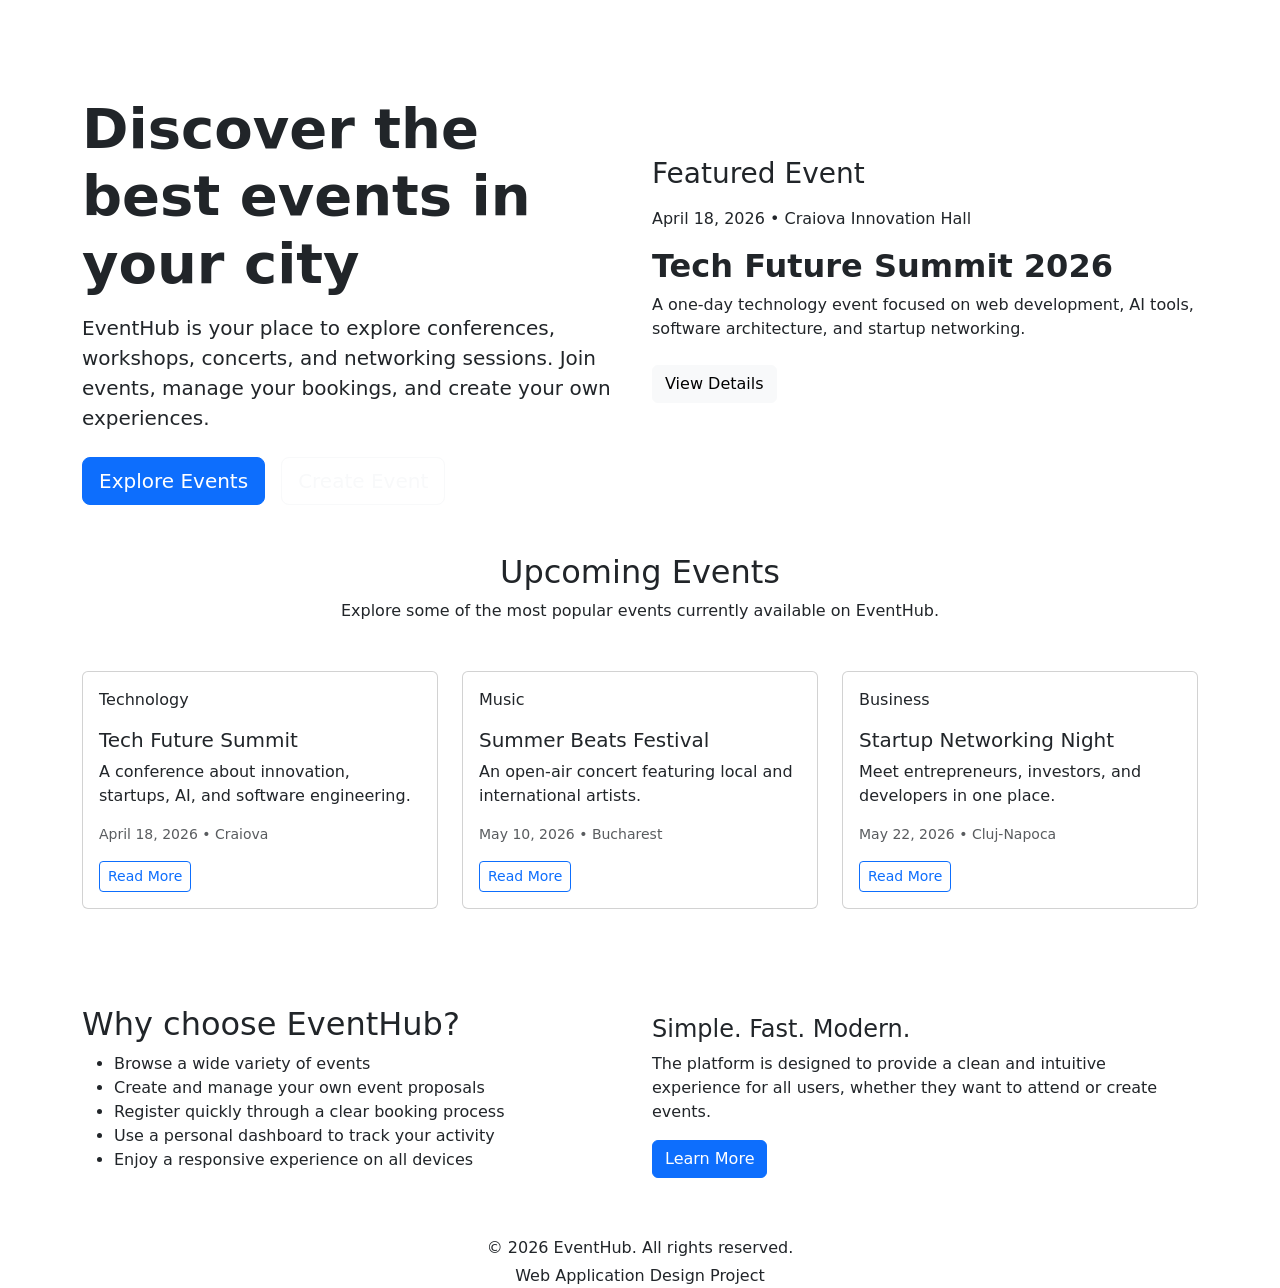
==== index.html @ 6ef612c9 "Create index.html" ====
<!DOCTYPE html>
<html lang="en">
<head>
  <meta charset="UTF-8" />
  <meta name="viewport" content="width=device-width, initial-scale=1.0" />
  <title>EventHub | Home</title>
  <link href="https://cdn.jsdelivr.net/npm/bootstrap@5.3.3/dist/css/bootstrap.min.css" rel="stylesheet">
  <link rel="stylesheet" href="css/styles.css" />
</head>
<body>
  <nav class="navbar navbar-expand-lg navbar-dark custom-navbar sticky-top">
    <div class="container">
      <a class="navbar-brand fw-bold" href="index.html">EventHub</a>
      <button class="navbar-toggler" type="button" data-bs-toggle="collapse" data-bs-target="#mainNav">
        <span class="navbar-toggler-icon"></span>
      </button>
      <div class="collapse navbar-collapse" id="mainNav">
        <ul class="navbar-nav ms-auto">
          <li class="nav-item"><a class="nav-link active" href="index.html">Home</a></li>
          <li class="nav-item"><a class="nav-link" href="events.html">Events</a></li>
          <li class="nav-item"><a class="nav-link" href="create.html">Create Event</a></li>
          <li class="nav-item"><a class="nav-link" href="dashboard.html">Dashboard</a></li>
          <li class="nav-item"><a class="nav-link" href="about.html">About</a></li>
          <li class="nav-item"><a class="nav-link" href="contact.html">Contact</a></li>
        </ul>
      </div>
    </div>
  </nav>

  <header class="hero-section">
    <div class="container">
      <div class="row align-items-center min-vh-75">
        <div class="col-lg-6">
          <span class="badge custom-badge mb-3">Discover • Create • Join</span>
          <h1 class="display-4 fw-bold">Discover the best events in your city</h1>
          <p class="lead mt-3">
            EventHub is your place to explore conferences, workshops, concerts, and networking sessions.
            Join events, manage your bookings, and create your own experiences.
          </p>
          <div class="mt-4 d-flex gap-3 flex-wrap">
            <a href="events.html" class="btn btn-primary btn-lg custom-btn">Explore Events</a>
            <a href="create.html" class="btn btn-outline-light btn-lg">Create Event</a>
          </div>
        </div>
        <div class="col-lg-6 mt-5 mt-lg-0">
          <div class="hero-card">
            <h3 class="mb-3">Featured Event</h3>
            <p class="event-date">April 18, 2026 • Craiova Innovation Hall</p>
            <h2 class="fw-bold">Tech Future Summit 2026</h2>
            <p>
              A one-day technology event focused on web development, AI tools, software architecture,
              and startup networking.
            </p>
            <a href="details.html" class="btn btn-light mt-2">View Details</a>
          </div>
        </div>
      </div>
    </div>
  </header>

  <main>
    <section class="py-5">
      <div class="container">
        <div class="section-heading text-center mb-5">
          <h2>Upcoming Events</h2>
          <p>Explore some of the most popular events currently available on EventHub.</p>
        </div>

        <div class="row g-4">
          <div class="col-md-6 col-lg-4">
            <div class="card event-card h-100">
              <div class="card-body">
                <span class="category-tag">Technology</span>
                <h5 class="card-title mt-3">Tech Future Summit</h5>
                <p class="card-text">A conference about innovation, startups, AI, and software engineering.</p>
                <p class="small text-muted">April 18, 2026 • Craiova</p>
                <a href="details.html" class="btn btn-sm btn-outline-primary">Read More</a>
              </div>
            </div>
          </div>

          <div class="col-md-6 col-lg-4">
            <div class="card event-card h-100">
              <div class="card-body">
                <span class="category-tag">Music</span>
                <h5 class="card-title mt-3">Summer Beats Festival</h5>
                <p class="card-text">An open-air concert featuring local and international artists.</p>
                <p class="small text-muted">May 10, 2026 • Bucharest</p>
                <a href="details.html" class="btn btn-sm btn-outline-primary">Read More</a>
              </div>
            </div>
          </div>

          <div class="col-md-6 col-lg-4">
            <div class="card event-card h-100">
              <div class="card-body">
                <span class="category-tag">Business</span>
                <h5 class="card-title mt-3">Startup Networking Night</h5>
                <p class="card-text">Meet entrepreneurs, investors, and developers in one place.</p>
                <p class="small text-muted">May 22, 2026 • Cluj-Napoca</p>
                <a href="details.html" class="btn btn-sm btn-outline-primary">Read More</a>
              </div>
            </div>
          </div>
        </div>
      </div>
    </section>

    <section class="py-5 light-section">
      <div class="container">
        <div class="row g-4 align-items-center">
          <div class="col-lg-6">
            <h2>Why choose EventHub?</h2>
            <ul class="feature-list">
              <li>Browse a wide variety of events</li>
              <li>Create and manage your own event proposals</li>
              <li>Register quickly through a clear booking process</li>
              <li>Use a personal dashboard to track your activity</li>
              <li>Enjoy a responsive experience on all devices</li>
            </ul>
          </div>
          <div class="col-lg-6">
            <div class="info-panel">
              <h4>Simple. Fast. Modern.</h4>
              <p>
                The platform is designed to provide a clean and intuitive experience for all users,
                whether they want to attend or create events.
              </p>
              <a href="about.html" class="btn btn-primary custom-btn">Learn More</a>
            </div>
          </div>
        </div>
      </div>
    </section>
  </main>

  <footer class="site-footer">
    <div class="container text-center">
      <p class="mb-1">© 2026 EventHub. All rights reserved.</p>
      <p class="mb-0">Web Application Design Project</p>
    </div>
  </footer>

  <script src="https://cdn.jsdelivr.net/npm/bootstrap@5.3.3/dist/js/bootstrap.bundle.min.js"></script>
</body>
</html>
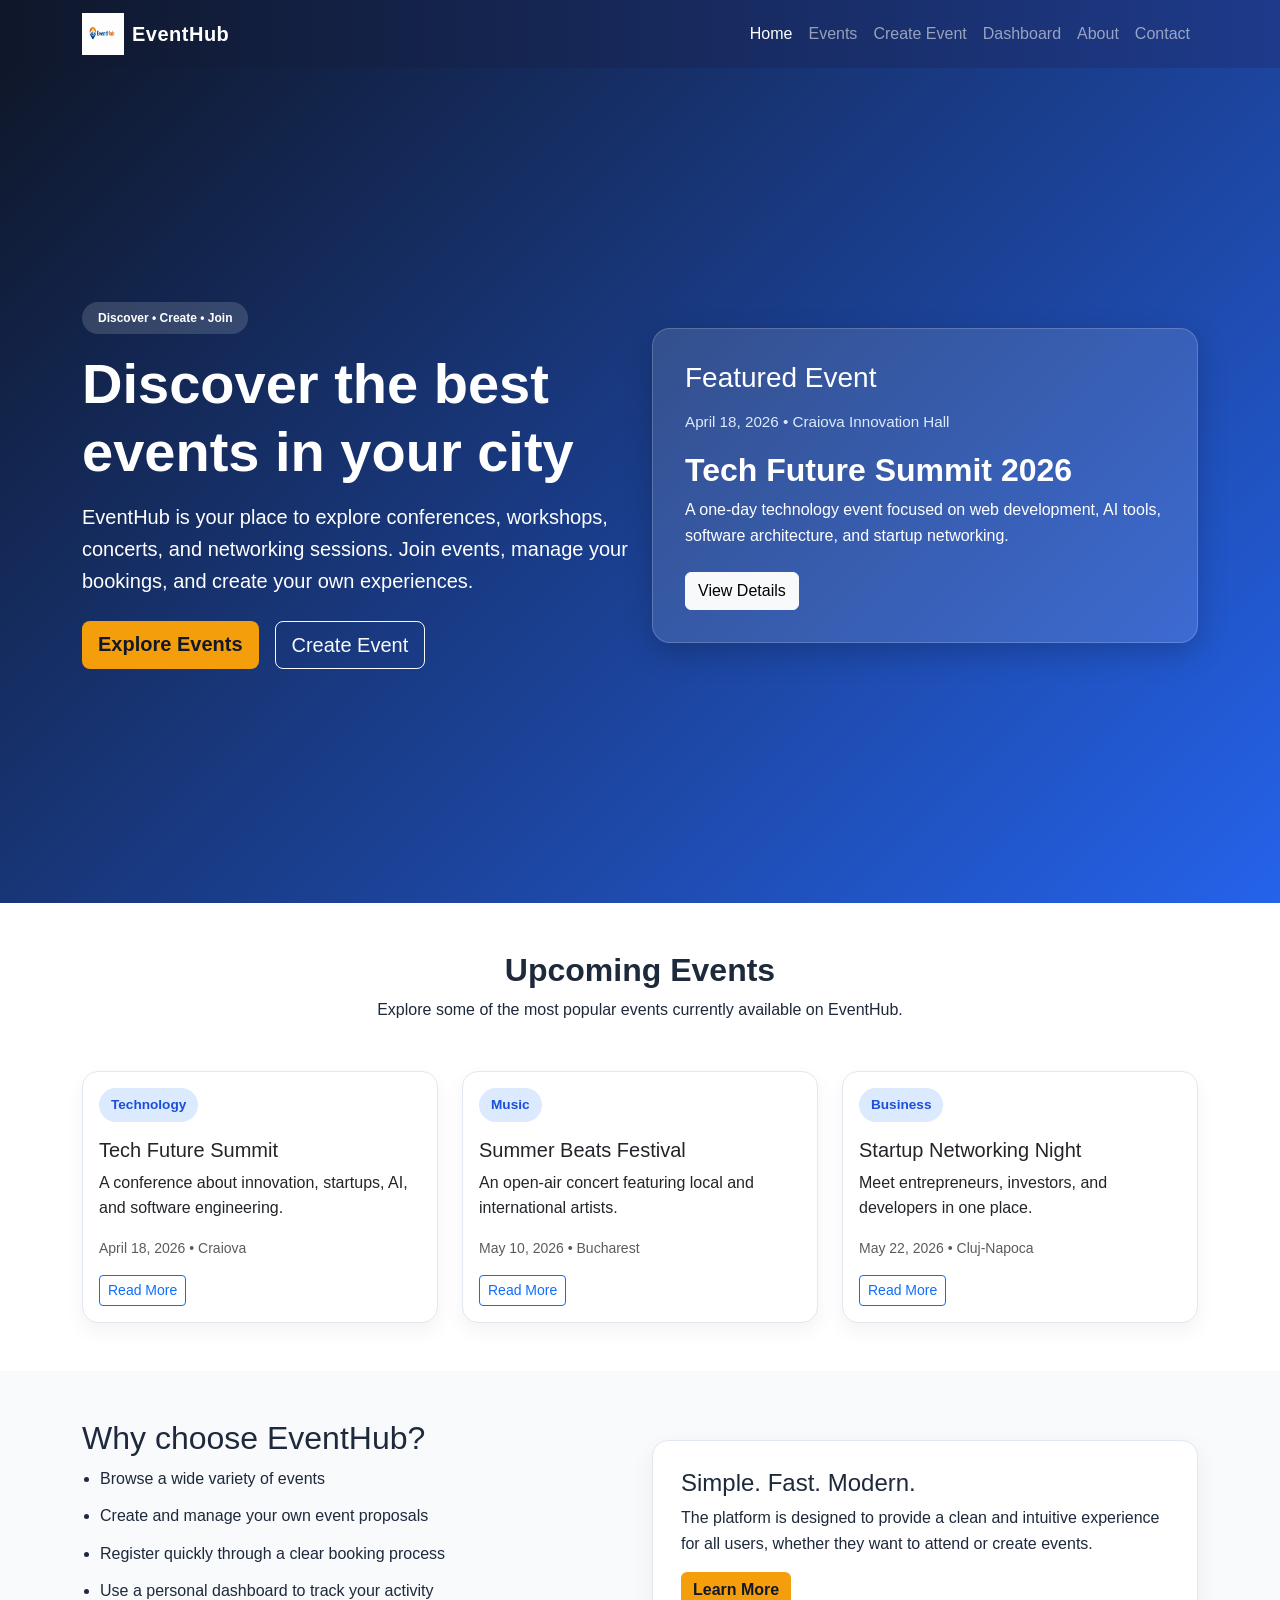
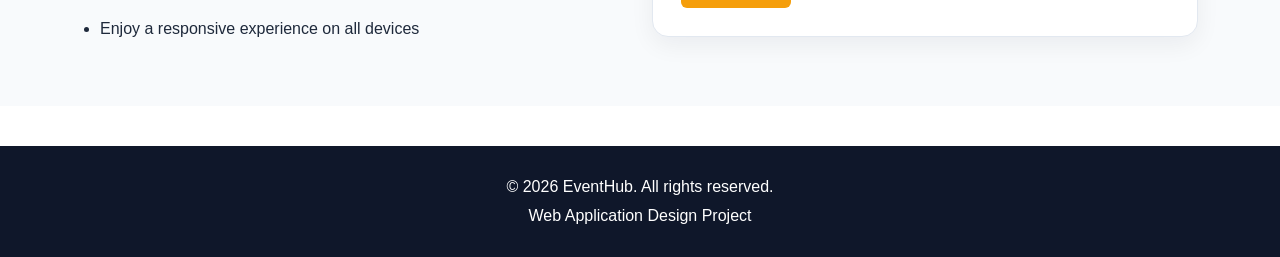
==== commit fb95fe7a: "Add logo" ====
--- a/index.html
+++ b/index.html
@@ -10,7 +10,10 @@
 <body>
   <nav class="navbar navbar-expand-lg navbar-dark custom-navbar sticky-top">
     <div class="container">
-      <a class="navbar-brand fw-bold" href="index.html">EventHub</a>
+      <a class="navbar-brand d-flex align-items-center" href="index.html">
+        <img src="images/logo.png" alt="EventHub Logo" width="42" height="42" class="me-2 brand-logo">
+        <span class="fw-bold brand-text">EventHub</span>
+      </a>
       <button class="navbar-toggler" type="button" data-bs-toggle="collapse" data-bs-target="#mainNav">
         <span class="navbar-toggler-icon"></span>
       </button>
--- a/css/styles.css
+++ b/css/styles.css
@@ -0,0 +1,201 @@
+:root {
+  --primary-color: #3b82f6;
+  --secondary-color: #0f172a;
+  --accent-color: #f59e0b;
+  --light-bg: #f8fafc;
+  --text-color: #1e293b;
+  --white: #ffffff;
+  --border-color: #e2e8f0;
+}
+
+body {
+  font-family: Arial, Helvetica, sans-serif;
+  color: var(--text-color);
+  background-color: #ffffff;
+  line-height: 1.6;
+}
+
+.custom-navbar {
+  background: linear-gradient(90deg, #0f172a, #1e3a8a);
+}
+
+.navbar-brand {
+  letter-spacing: 0.5px;
+}
+
+.min-vh-75 {
+  min-height: 75vh;
+}
+
+.hero-section {
+  background: linear-gradient(135deg, #0f172a 0%, #2563eb 100%);
+  color: var(--white);
+  padding: 80px 0;
+}
+
+.custom-badge {
+  background-color: rgba(255, 255, 255, 0.15);
+  color: var(--white);
+  padding: 10px 16px;
+  border-radius: 30px;
+}
+
+.hero-card {
+  background-color: rgba(255, 255, 255, 0.12);
+  border: 1px solid rgba(255, 255, 255, 0.18);
+  padding: 32px;
+  border-radius: 18px;
+  box-shadow: 0 10px 30px rgba(0, 0, 0, 0.2);
+}
+
+.event-date {
+  color: #dbeafe;
+  font-size: 0.95rem;
+}
+
+.custom-btn {
+  background-color: var(--accent-color);
+  border: none;
+  color: #111827;
+  font-weight: bold;
+}
+
+.custom-btn:hover {
+  background-color: #fbbf24;
+  color: #111827;
+}
+
+.section-heading h2 {
+  font-weight: 700;
+}
+
+.light-section {
+  background-color: var(--light-bg);
+}
+
+.feature-list {
+  padding-left: 18px;
+}
+
+.feature-list li {
+  margin-bottom: 12px;
+}
+
+.info-panel,
+.about-card,
+.details-main-card,
+.side-info-card,
+.form-wrapper,
+.dashboard-table-wrapper,
+.dashboard-box {
+  background: var(--white);
+  border: 1px solid var(--border-color);
+  border-radius: 16px;
+  padding: 28px;
+  box-shadow: 0 8px 24px rgba(15, 23, 42, 0.06);
+}
+
+.page-banner {
+  background-color: var(--light-bg);
+  padding: 60px 0;
+  border-bottom: 1px solid var(--border-color);
+}
+
+.page-banner h1 {
+  font-weight: 700;
+  margin-bottom: 10px;
+}
+
+.event-card {
+  border: 1px solid var(--border-color);
+  border-radius: 16px;
+  box-shadow: 0 8px 20px rgba(15, 23, 42, 0.05);
+  transition: transform 0.25s ease, box-shadow 0.25s ease;
+}
+
+.event-card:hover {
+  transform: translateY(-6px);
+  box-shadow: 0 12px 28px rgba(15, 23, 42, 0.12);
+}
+
+.category-tag {
+  display: inline-block;
+  background-color: #dbeafe;
+  color: #1d4ed8;
+  font-size: 0.85rem;
+  font-weight: 600;
+  padding: 6px 12px;
+  border-radius: 20px;
+}
+
+.form-control,
+.form-select {
+  border-radius: 10px;
+  padding: 12px 14px;
+  border: 1px solid #cbd5e1;
+}
+
+.form-control:focus,
+.form-select:focus {
+  border-color: #60a5fa;
+  box-shadow: 0 0 0 0.2rem rgba(59, 130, 246, 0.2);
+}
+
+.dashboard-box {
+  text-align: center;
+}
+
+.dashboard-box h3 {
+  font-size: 2.2rem;
+  font-weight: 700;
+  color: #1d4ed8;
+}
+
+.status-badge {
+  display: inline-block;
+  padding: 6px 12px;
+  border-radius: 18px;
+  font-size: 0.85rem;
+  font-weight: 600;
+}
+
+.status-badge.confirmed {
+  background-color: #dcfce7;
+  color: #166534;
+}
+
+.status-badge.pending {
+  background-color: #fef3c7;
+  color: #92400e;
+}
+
+.site-footer {
+  background-color: var(--secondary-color);
+  color: var(--white);
+  padding: 28px 0;
+  margin-top: 40px;
+}
+
+@media (max-width: 991px) {
+  .hero-section {
+    text-align: center;
+  }
+
+  .hero-card {
+    margin-top: 20px;
+  }
+}
+
+@media (max-width: 576px) {
+  .hero-section {
+    padding: 60px 0;
+  }
+
+  .hero-section h1 {
+    font-size: 2rem;
+  }
+
+  .page-banner {
+    padding: 45px 0;
+  }
+}
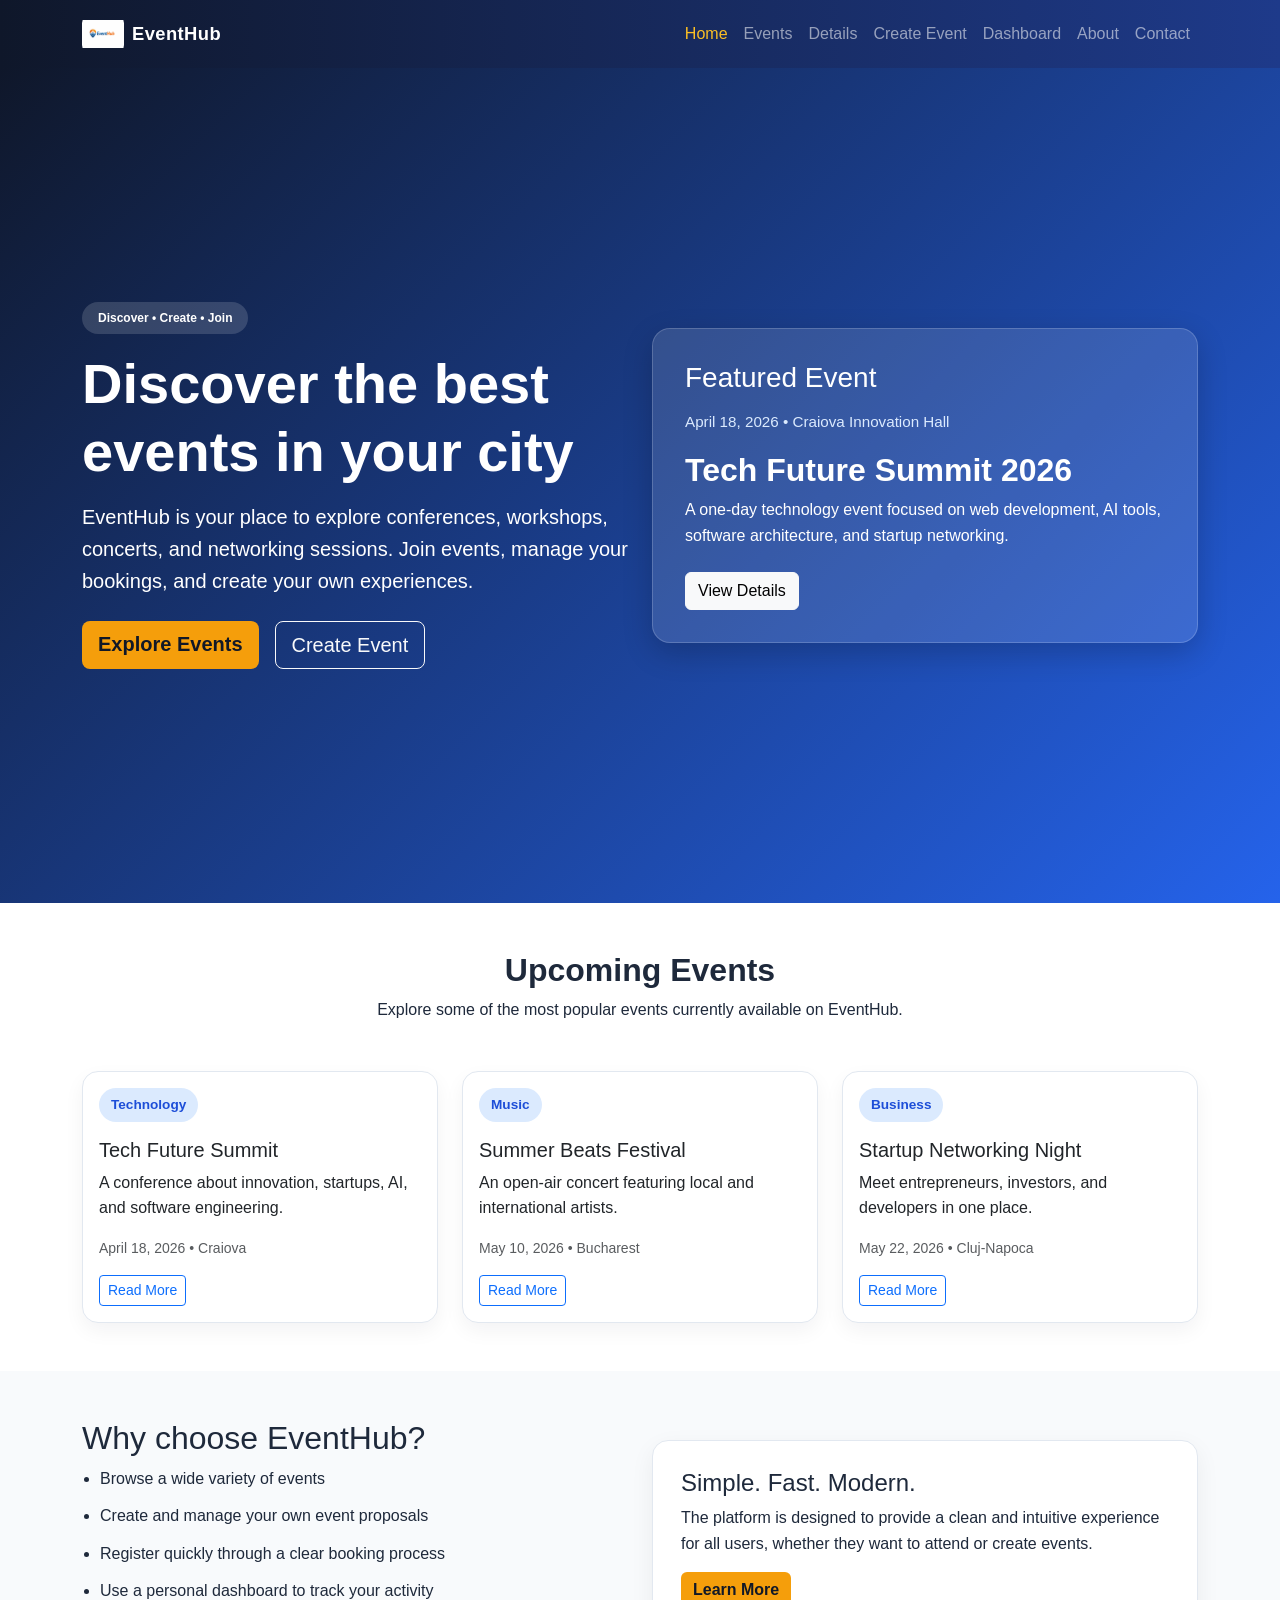
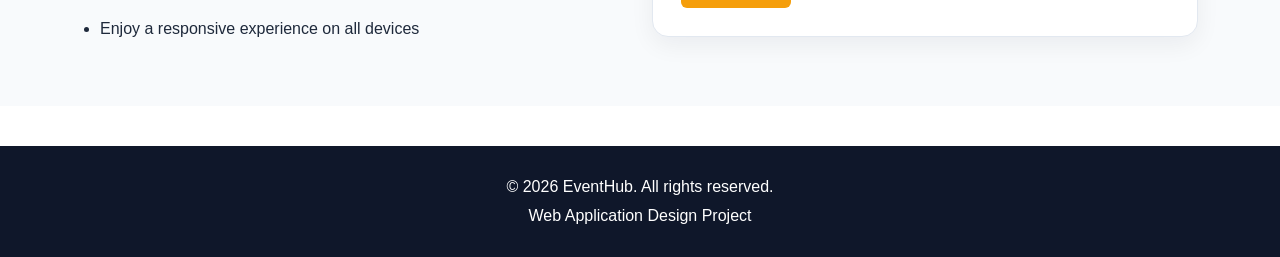
==== commit 086dc2da: "Modify navbar" ====
--- a/index.html
+++ b/index.html
@@ -14,13 +14,16 @@
         <img src="images/logo.png" alt="EventHub Logo" width="42" height="42" class="me-2 brand-logo">
         <span class="fw-bold brand-text">EventHub</span>
       </a>
+
       <button class="navbar-toggler" type="button" data-bs-toggle="collapse" data-bs-target="#mainNav">
         <span class="navbar-toggler-icon"></span>
       </button>
+
       <div class="collapse navbar-collapse" id="mainNav">
         <ul class="navbar-nav ms-auto">
           <li class="nav-item"><a class="nav-link active" href="index.html">Home</a></li>
           <li class="nav-item"><a class="nav-link" href="events.html">Events</a></li>
+          <li class="nav-item"><a class="nav-link" href="details.html">Details</a></li>
           <li class="nav-item"><a class="nav-link" href="create.html">Create Event</a></li>
           <li class="nav-item"><a class="nav-link" href="dashboard.html">Dashboard</a></li>
           <li class="nav-item"><a class="nav-link" href="about.html">About</a></li>
--- a/css/styles.css
+++ b/css/styles.css
@@ -176,6 +176,37 @@
   margin-top: 40px;
 }
 
+.brand-logo {
+  object-fit: contain;
+  border-radius: 10px;
+}
+
+.brand-text {
+  letter-spacing: 0.4px;
+  color: #ffffff;
+}
+
+.navbar-brand {
+  font-size: 1.15rem;
+}
+
+.navbar-brand:hover {
+  opacity: 0.95;
+}
+
+.navbar .nav-link {
+  font-weight: 500;
+  transition: color 0.2s ease, opacity 0.2s ease;
+}
+
+.navbar .nav-link:hover {
+  color: #fbbf24 !important;
+}
+
+.navbar .nav-link.active {
+  color: #fbbf24 !important;
+}
+
 @media (max-width: 991px) {
   .hero-section {
     text-align: center;
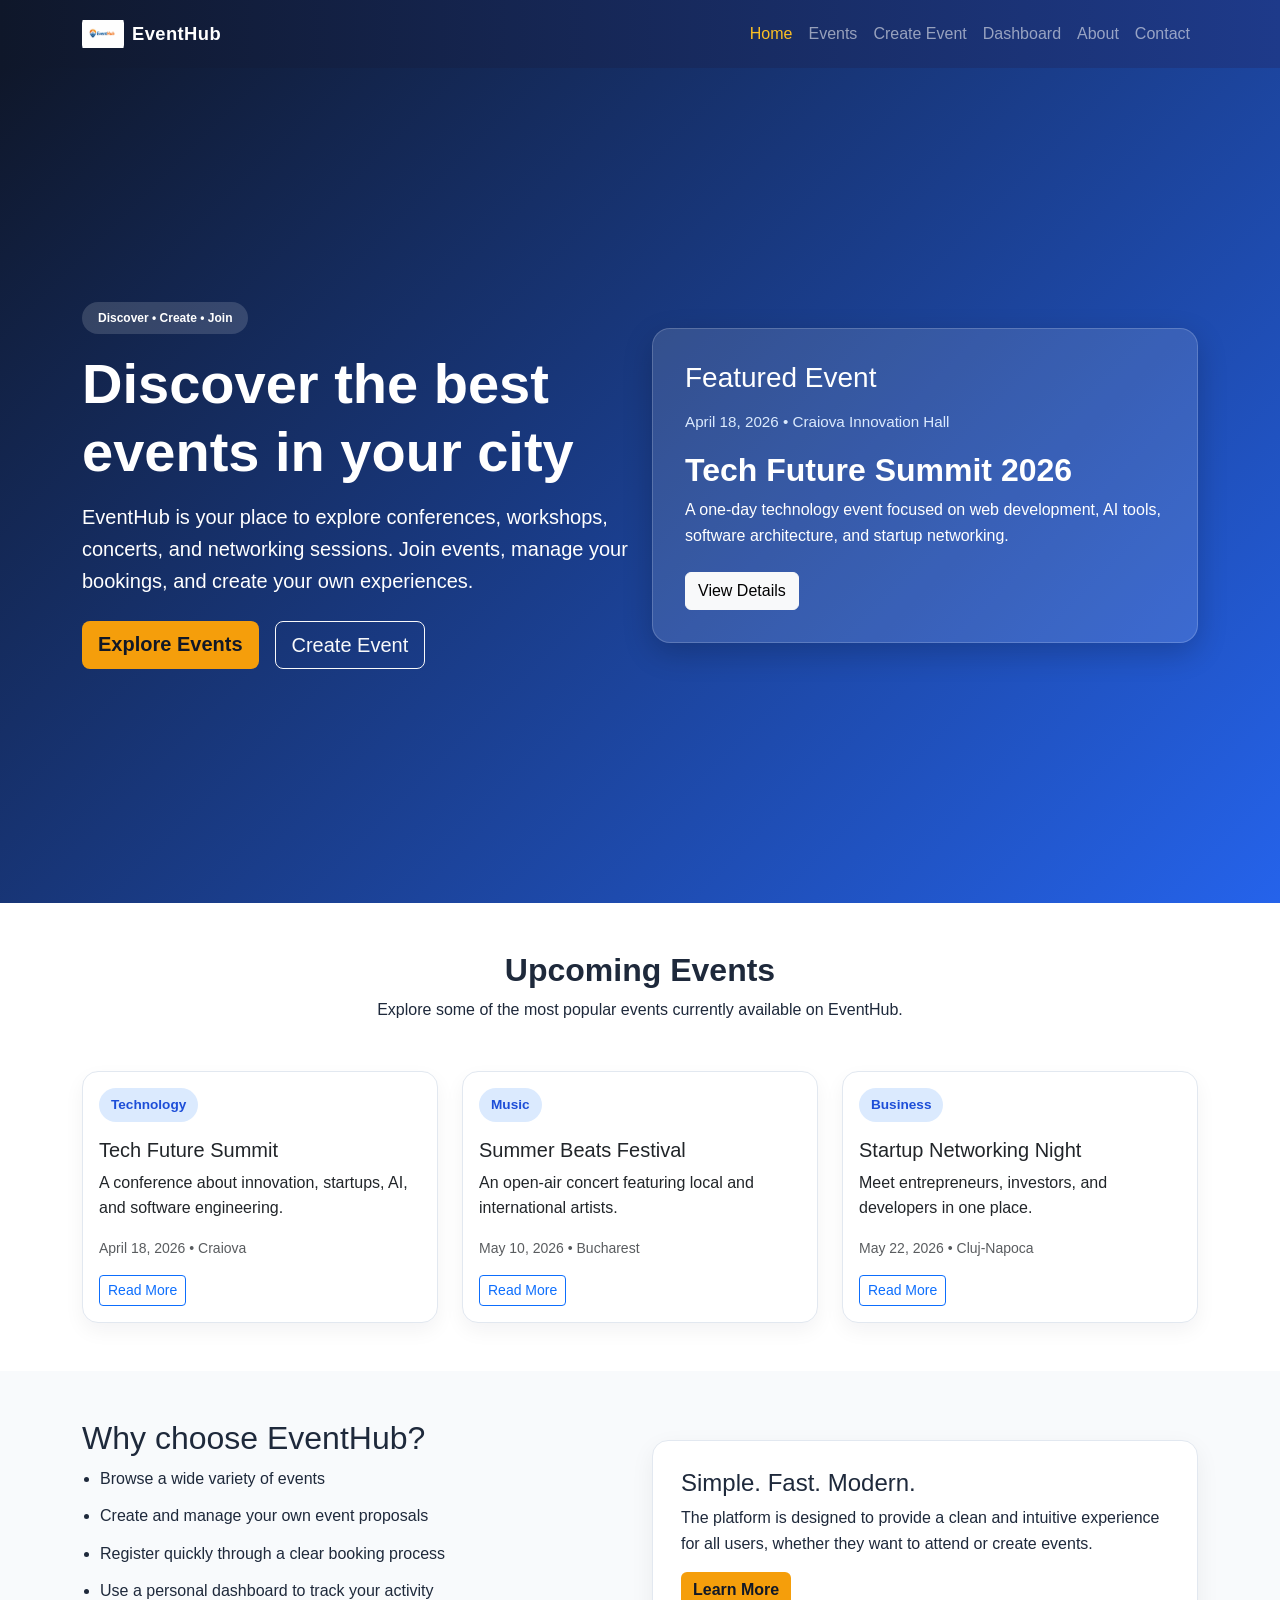
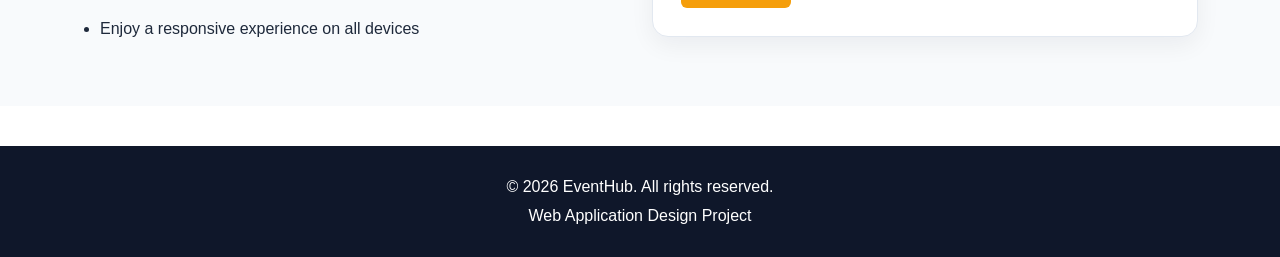
==== commit 5158494e: "Delete details from menu" ====
--- a/index.html
+++ b/index.html
@@ -23,7 +23,6 @@
         <ul class="navbar-nav ms-auto">
           <li class="nav-item"><a class="nav-link active" href="index.html">Home</a></li>
           <li class="nav-item"><a class="nav-link" href="events.html">Events</a></li>
-          <li class="nav-item"><a class="nav-link" href="details.html">Details</a></li>
           <li class="nav-item"><a class="nav-link" href="create.html">Create Event</a></li>
           <li class="nav-item"><a class="nav-link" href="dashboard.html">Dashboard</a></li>
           <li class="nav-item"><a class="nav-link" href="about.html">About</a></li>
